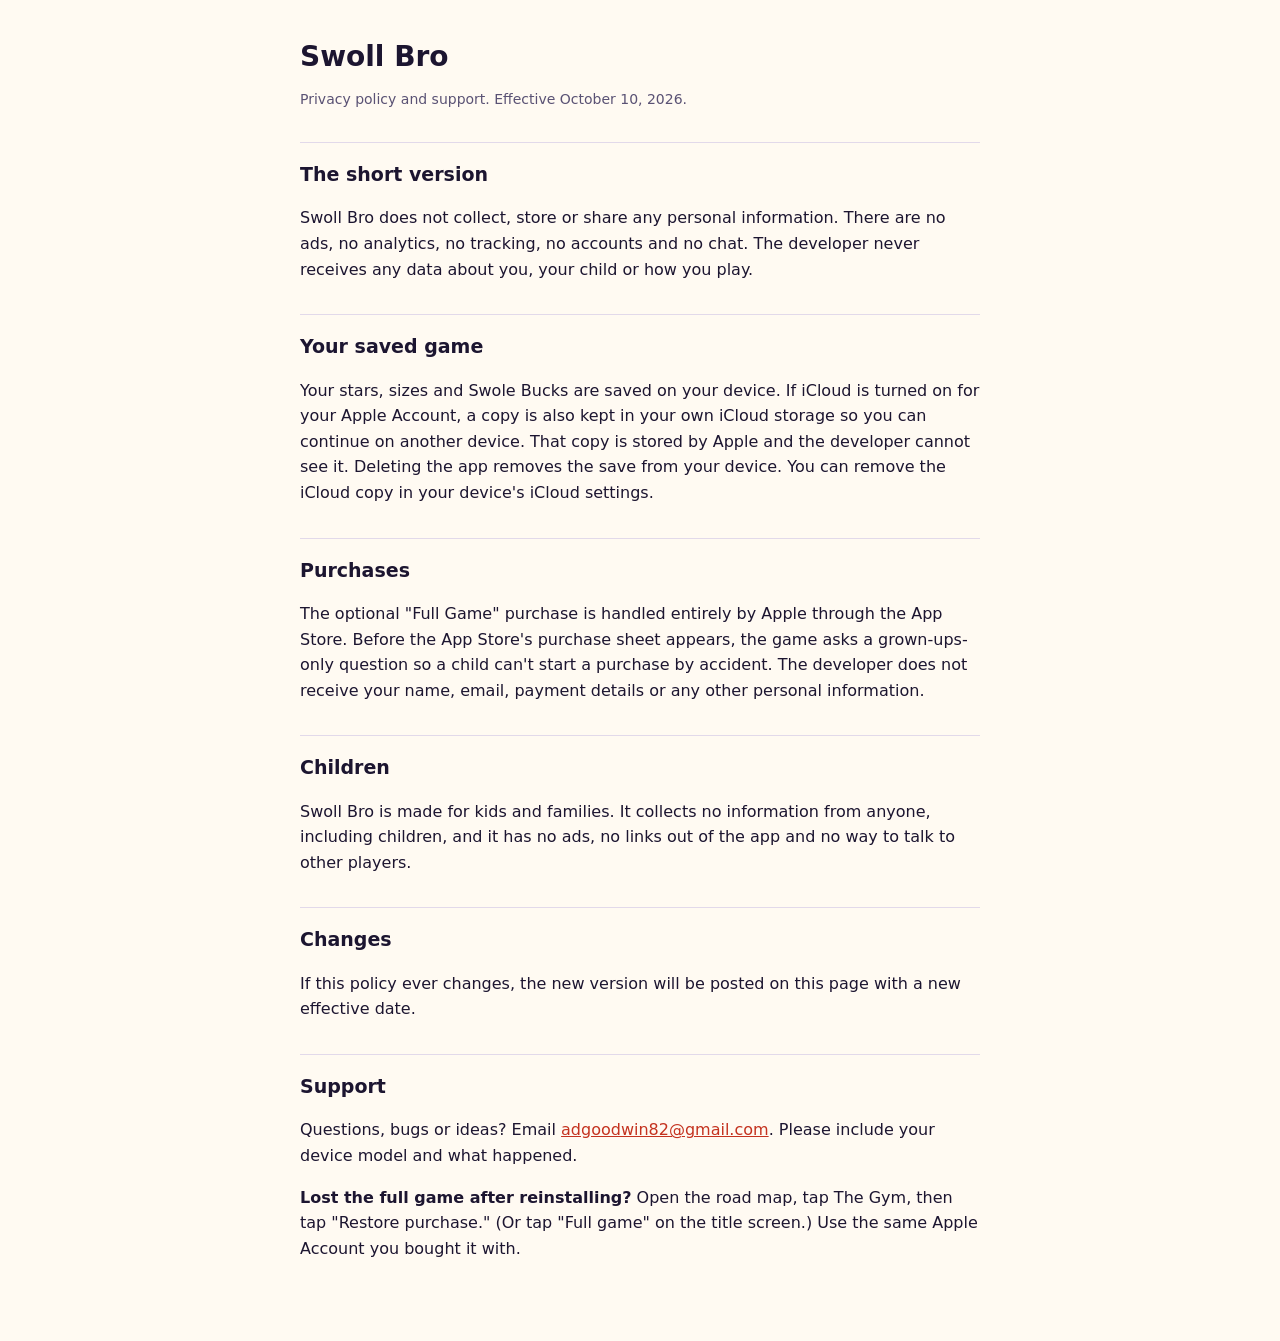
==== swoll-bro/index.html @ 2720d9fa "Swoll Bro privacy policy and support page Co-Authored-By: Claude Opus 5.5 <noreply@anthropic.com>" ====
<!doctype html>
<html lang="en">
<head>
<meta charset="utf-8">
<meta name="viewport" content="width=device-width,initial-scale=1">
<title>Swoll Bro: Privacy and Support</title>
<style>
:root{--bg:#fffaf2;--ink:#1c1530;--ink-2:#5a5274;--accent:#c4321f;--line:#e2d9ea}
@media (prefers-color-scheme:dark){:root{--bg:#1c1530;--ink:#fffaf2;--ink-2:#b9b1cf;--accent:#ffd23f;--line:#3a3152}}
body{margin:0;background:var(--bg);color:var(--ink);font:16px/1.6 system-ui,-apple-system,'Segoe UI',sans-serif}
main{max-width:680px;margin:0 auto;padding:40px 16px 64px}
h1{font-size:28px;line-height:1.2;margin:0 0 4px}
h2{font-size:19px;margin:32px 0 8px;padding-top:16px;border-top:1px solid var(--line)}
p,li{color:var(--ink)}
.muted{color:var(--ink-2);font-size:14px}
a{color:var(--accent)}
</style>
</head>
<body>
<main>
<h1>Swoll Bro</h1>
<p class="muted">Privacy policy and support. Effective October 10, 2026.</p>

<h2>The short version</h2>
<p>Swoll Bro does not collect, store or share any personal information. There are no ads, no analytics, no tracking, no accounts and no chat. The developer never receives any data about you, your child or how you play.</p>

<h2>Your saved game</h2>
<p>Your stars, sizes and Swole Bucks are saved on your device. If iCloud is turned on for your Apple Account, a copy is also kept in your own iCloud storage so you can continue on another device. That copy is stored by Apple and the developer cannot see it. Deleting the app removes the save from your device. You can remove the iCloud copy in your device's iCloud settings.</p>

<h2>Purchases</h2>
<p>The optional "Full Game" purchase is handled entirely by Apple through the App Store. Before the App Store's purchase sheet appears, the game asks a grown-ups-only question so a child can't start a purchase by accident. The developer does not receive your name, email, payment details or any other personal information.</p>

<h2>Children</h2>
<p>Swoll Bro is made for kids and families. It collects no information from anyone, including children, and it has no ads, no links out of the app and no way to talk to other players.</p>

<h2>Changes</h2>
<p>If this policy ever changes, the new version will be posted on this page with a new effective date.</p>

<h2>Support</h2>
<p>Questions, bugs or ideas? Email <a href="mailto:adgoodwin82@gmail.com">adgoodwin82@gmail.com</a>. Please include your device model and what happened.</p>
<p><b>Lost the full game after reinstalling?</b> Open the road map, tap The Gym, then tap "Restore purchase." (Or tap "Full game" on the title screen.) Use the same Apple Account you bought it with.</p>
</main>
</body>
</html>
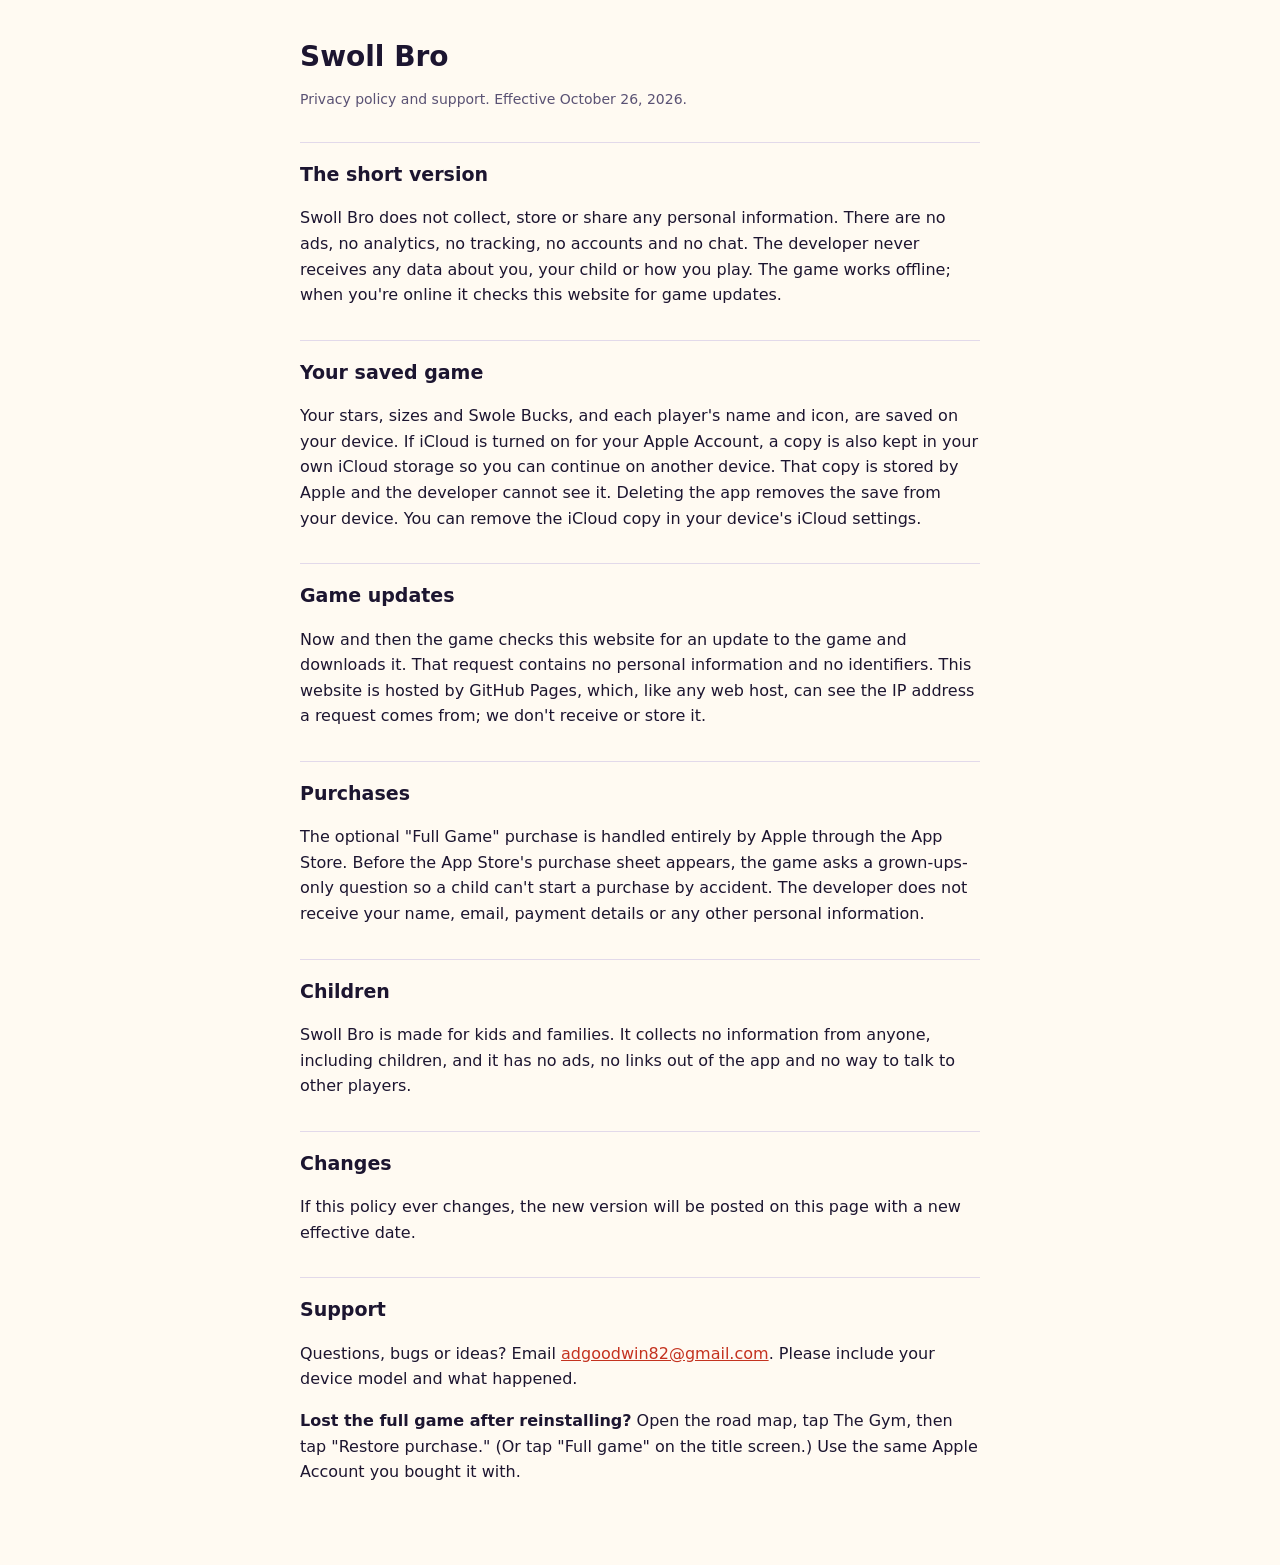
==== commit e6653150: "Swoll Bro privacy: the game checks this site for updates (no personal data); players' names and icon" ====
--- a/swoll-bro/index.html
+++ b/swoll-bro/index.html
@@ -19,13 +19,16 @@
 <body>
 <main>
 <h1>Swoll Bro</h1>
-<p class="muted">Privacy policy and support. Effective October 10, 2026.</p>
+<p class="muted">Privacy policy and support. Effective October 26, 2026.</p>
 
 <h2>The short version</h2>
-<p>Swoll Bro does not collect, store or share any personal information. There are no ads, no analytics, no tracking, no accounts and no chat. The developer never receives any data about you, your child or how you play.</p>
+<p>Swoll Bro does not collect, store or share any personal information. There are no ads, no analytics, no tracking, no accounts and no chat. The developer never receives any data about you, your child or how you play. The game works offline; when you're online it checks this website for game updates.</p>
 
 <h2>Your saved game</h2>
-<p>Your stars, sizes and Swole Bucks are saved on your device. If iCloud is turned on for your Apple Account, a copy is also kept in your own iCloud storage so you can continue on another device. That copy is stored by Apple and the developer cannot see it. Deleting the app removes the save from your device. You can remove the iCloud copy in your device's iCloud settings.</p>
+<p>Your stars, sizes and Swole Bucks, and each player's name and icon, are saved on your device. If iCloud is turned on for your Apple Account, a copy is also kept in your own iCloud storage so you can continue on another device. That copy is stored by Apple and the developer cannot see it. Deleting the app removes the save from your device. You can remove the iCloud copy in your device's iCloud settings.</p>
+
+<h2>Game updates</h2>
+<p>Now and then the game checks this website for an update to the game and downloads it. That request contains no personal information and no identifiers. This website is hosted by GitHub Pages, which, like any web host, can see the IP address a request comes from; we don't receive or store it.</p>
 
 <h2>Purchases</h2>
 <p>The optional "Full Game" purchase is handled entirely by Apple through the App Store. Before the App Store's purchase sheet appears, the game asks a grown-ups-only question so a child can't start a purchase by accident. The developer does not receive your name, email, payment details or any other personal information.</p>
